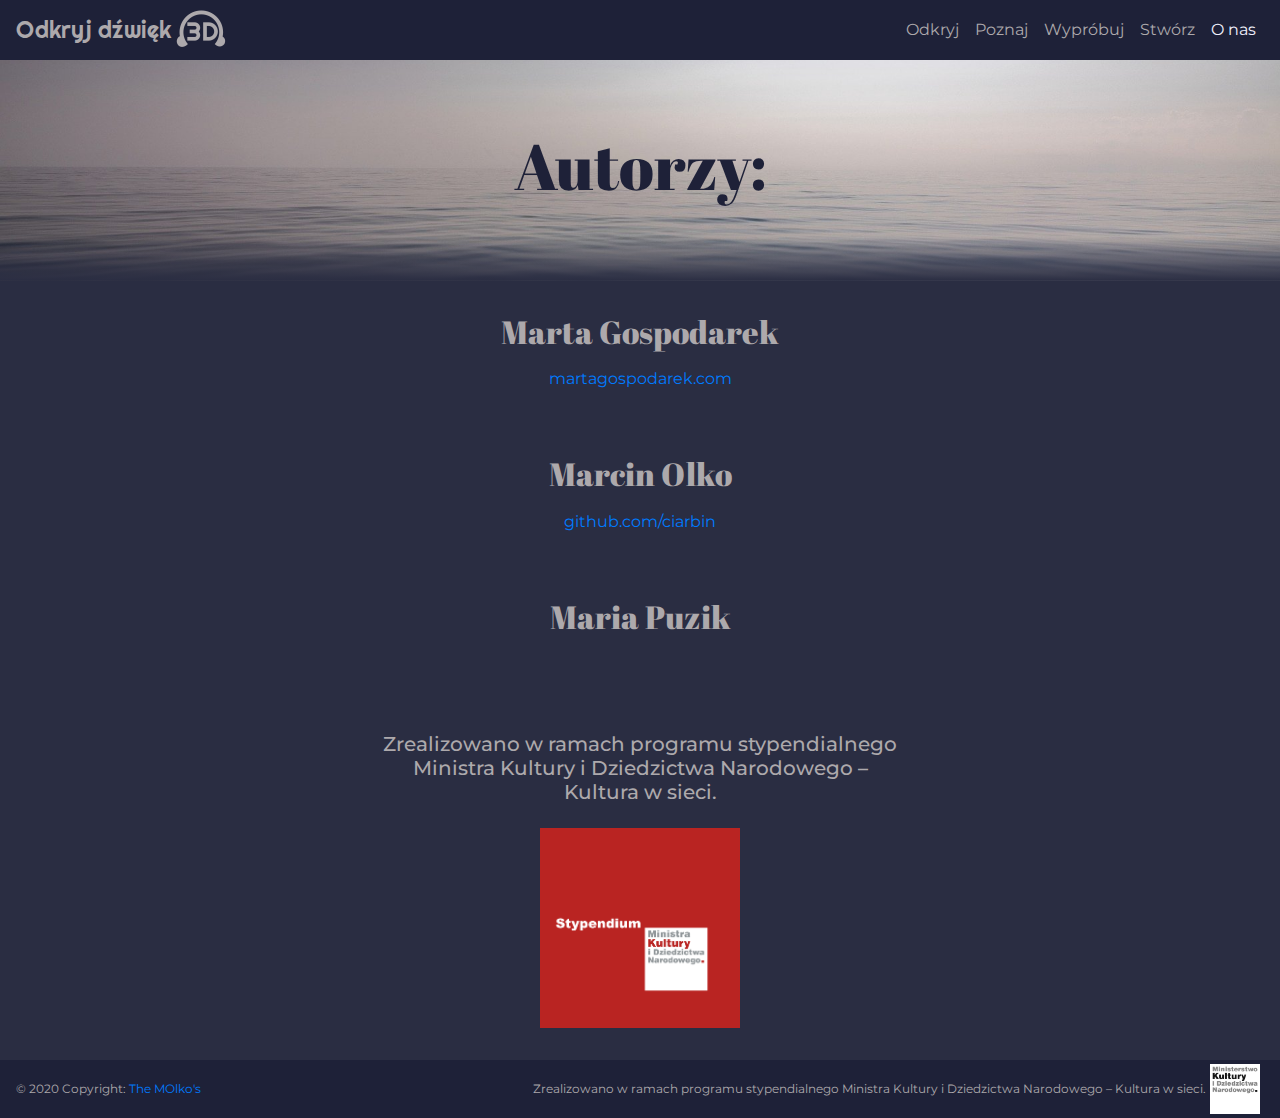
==== about/index.html @ e8f0d8be "Initail commit" ====
<!DOCTYPE html>
<html lang="en">
<head>
  <meta charset="UTF-8">
  <meta name="viewport" content="width=device-width, initial-scale=1.0, shrink-to-fit=no">
  <link rel="icon" href="/favicon.ico"/>
  <link href="https://fonts.googleapis.com/css2?family=Kaushan+Script&display=swap" rel="stylesheet">
  <link href="https://fonts.googleapis.com/css2?family=Abril+Fatface&family=Montserrat&display=swap" rel="stylesheet">
  <link href="https://fonts.googleapis.com/css2?family=Montserrat&display=swap" rel="stylesheet">
  <link href="https://fonts.googleapis.com/css2?family=Righteous&display=swap" rel="stylesheet">
  <link rel="stylesheet" href="/libraries/bootstrap.min.css">
  <link rel="stylesheet" href="/main.css">
  <title>Odkryj dźwięk 3D - O nas</title>
</head>
<body class="bg-second">

  <nav class="navbar sticky-top navbar-expand-md bg-main navbar-dark py-0">

    <a class="navbar-brand align-items-center" href="/">
      <span class="logo-text align-middle txt-light">Odkryj dźwięk</span>
      <img src="/images/logo-light.png" alt="Logo" class="d-inline-block mr-2 mt-0 " width="50" height="50">
    </a>

    <button class="navbar-toggler" type="button" data-toggle="collapse" data-target="#navbarTogglerDemo01" aria-controls="navbarTogglerDemo01" aria-expanded="false" aria-label="Toggle navigation">
      <span class="navbar-toggler-icon"></span>
    </button>

    <div class="collapse navbar-collapse" id="navbarTogglerDemo01">
      <ul class="navbar-nav ml-auto mt-2 mt-md-0">
        <li class="nav-item active">
          <a class="nav-link" href="/">Odkryj</a>
        </li>
        <li class="nav-item">
          <a class="nav-link" href="/learn">Poznaj</a>
        </li>
        <li class="nav-item">
          <a class="nav-link" href="/sandbox">Wypróbuj</a>
        </li>
        <li class="nav-item">
          <a class="nav-link" href="/create">Stwórz</a>
        </li>
        <li class="nav-item">
          <a class="nav-link  disabled" href="/about">O nas<span class="sr-only">(current)</span></a>
        </li>
      </ul>
    </div>

  </nav>

  <div class="background-image">

    <section class="header">
      <div class="content mt-4 mb-5 mt-md-5">
        <h1 class="font-sherrif pb-3 pb-md-0">Autorzy:</h1>
      </div>
    </section>
  
  </div>

  <div class="container">
    <div class="row">
      <div class="col-md-12 p-3 mb-0 d-flex flex-column align-items-center">
        <h2 class="font-sherrif txt-light text-center m-3">
          Marta Gospodarek
        </h2>
        <a href="http://martagospodarek.com" class="text-center mb-5">martagospodarek.com</a>

        <h2 class="font-sherrif txt-light text-center m-3">
          Marcin Olko
        </h2>
        <a href="https://github.com/ciarbin" class="text-center mb-5">github.com/ciarbin</a>

        <h2 class="font-sherrif txt-light text-center m-3 mb-5">
          Maria Puzik
        </h2>

        <span class="txt-light h5 text-center text-md-center mt-5"> Zrealizowano w ramach programu stypendialnego<br>
        Ministra Kultury i Dziedzictwa Narodowego – <br>Kultura w sieci.</span>
        <img src="/images/stypendium.png" alt="Logo Ministerstwa Kultury i Dziedzictwa Narodowego"
        style="width:200px; height: auto" class="m-3">

      </div>
    </div>
  </div>  

  <footer class="bg-main footer d-flex justify-content-between align-items-center px-3">
    <div class="footer-copyright text-center txt-light txt-footer">© 2020 Copyright:
      <a href="https://www.youtube.com/watch?v=dQw4w9WgXcQ"> The MOlko's</a>
    </div>

    <div class="text-right txt-footer d-flex flex-row align-items-center">
      <span class="txt-light d-none d-md-inline-block">Zrealizowano w ramach programu stypendialnego 
      Ministra Kultury i Dziedzictwa Narodowego – Kultura w sieci.</span>
      <img src="/images/mkidn_greyscale.jpg" class="logo-ministerstwa m-1" alt="Logo Ministerstwa Kultury i Dziedzictwa Narodowego">
    </div>
  </footer>

  <script src="/libraries/jquery-3.5.1.slim.min.js"></script>
  <script src="/libraries/popper.min.js"></script>
  <script src="/libraries/bootstrap.min.js"></script>
  <script src="/libraries/three.min.js"></script>
  <script src="/libraries/GLTFLoader.js"></script>
  <script src="/app.js"></script>
</body>
</html>
---- main.css ----
* {
    box-sizing: border-box;
    font-family: 'Montserrat', sans-serif;
    color: #1e2138;
}

.font-sherrif {
    font-family: 'Abril Fatface', cursive;
}

.txt-light {
    color: #ada9ac;
}

.txt-dark {
    color: #1e2138;
}

p {
    font-size: 16px;
}

ul {
    list-style: none;
}

.logo-text {
    font-size: 23px;
    font-family: 'Righteous', cursive;
}

.nav-link {
    font-size: 16px;
    color: #ada9ac !important;
}

.nav-link.disabled {
    color: #f1f1fd !important;
}

.bg-main {
    background-color: #1e2138;
}

.bg-second {
    background-color: #2a2d42;
}

.background-image {
    background: linear-gradient( rgba(0, 0, 0, 0) 80%, rgba(42, 45, 66, 1)), url("./images/sea-3652697_1920.jpg");
    background-position: center;
    background-repeat: no-repeat;
    background-size: cover;
}

section.header {
    width: 100%;
    display: flex;
    justify-content: center;
    align-items: center;
    padding: 20px;
}

section .content h1{
    text-align: center;
    font-size: 4rem;
}

.canvas-container {
    position: relative;
    display: flex;
}

.start.btn {
    background-color: rgba(250, 250, 250, 0.5);
    width: 100%;
    height: 330px;
    z-index: 2;
    transition: 0.3s;
}
.start.btn.hidden {
    opacity: 0;
}

.canvas-holder {
    z-index: 1;
    position: absolute;
    top: 0;
    left: 0;
    width: 100%;
    height: 100%;
    display: flex;
    align-items: center;
    justify-content: center;
}

.canvas-bg-container {
    position: absolute;
    width: 100%;
    height: 100%;
    padding-left: 18px;
    padding-right: 18px;
    padding-top: 3px;
    padding-bottom: 3px;
    z-index: 0;
}

.canvas-bg-container div {
    width: 100%;
    height: 100%;
    background-color: rgba(42, 45, 66, 0.5);
    z-index: 0;
}

.sticky-footer {
    position: absolute;
    bottom: 0px;
    width: 100%;
}

.txt-footer {
    font-size: 12px;
}

.logo-ministerstwa {
    height: 50px;
    width: auto;
}

h3 {
    font-size: 1.4rem;
}

@media (min-width: 768px) { 
    .txt-md-light {
        color: #ada9ac;
    }
    
    .txt-md-dark {
        color: #1e2138;
    }

    p {
        font-size: 20px;
    }

    h3 {
        font-size: 1.75rem;
    }
 }
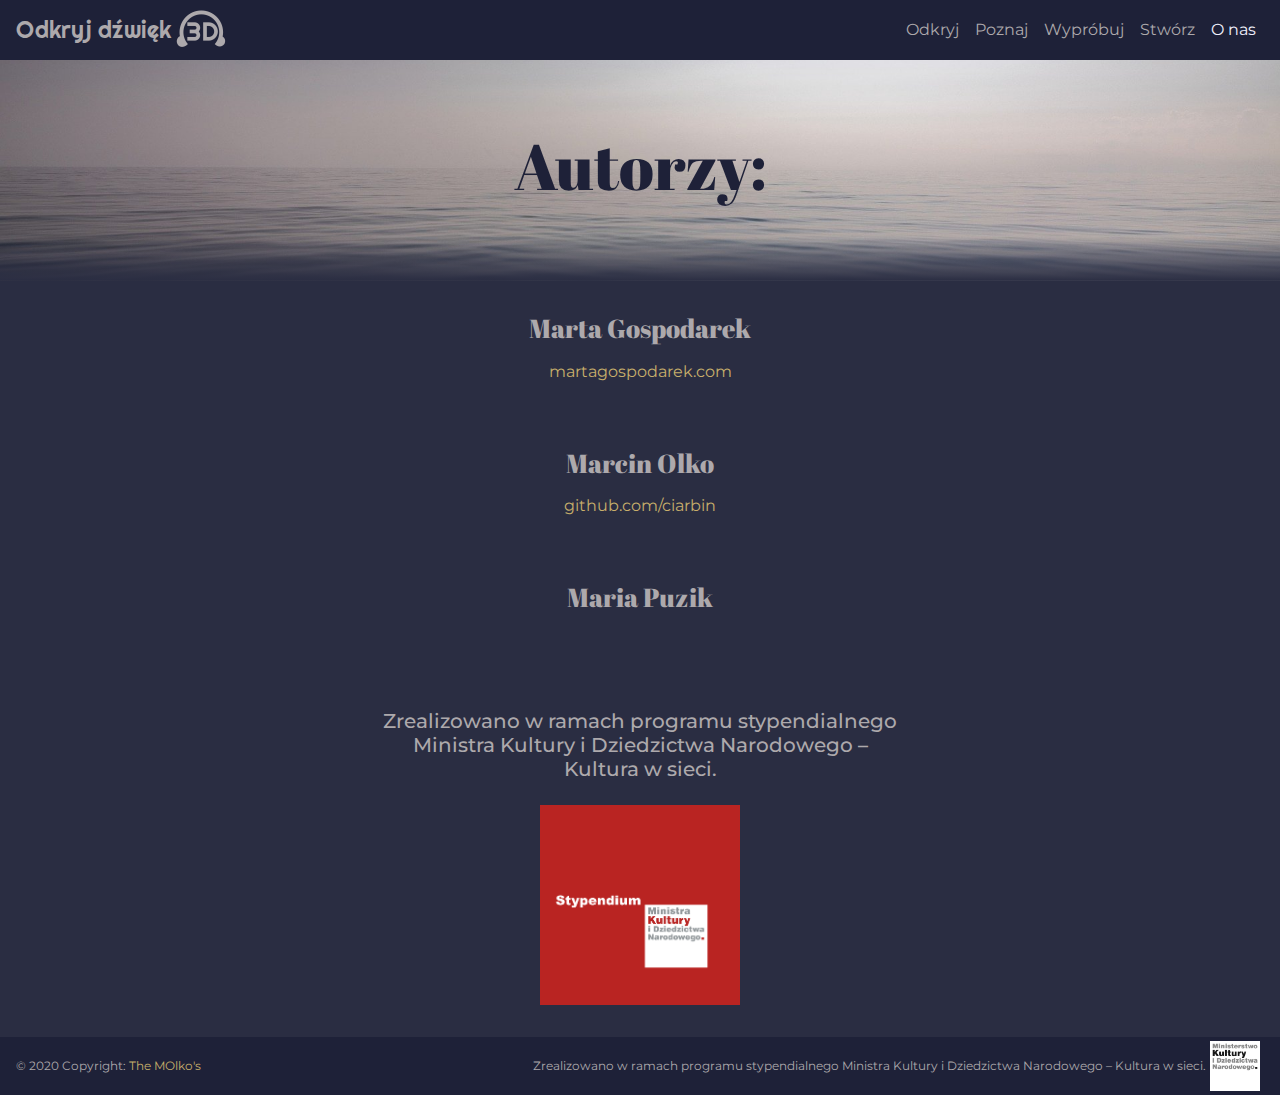
==== commit 6262f723: "Improved appearance and tried to fix error on Safari" ====
--- a/about/index.html
+++ b/about/index.html
@@ -47,7 +47,7 @@
 
   </nav>
 
-  <div class="background-image">
+  <div class="background-image-header">
 
     <section class="header">
       <div class="content mt-4 mb-5 mt-md-5">
@@ -85,7 +85,7 @@
 
   <footer class="bg-main footer d-flex justify-content-between align-items-center px-3">
     <div class="footer-copyright text-center txt-light txt-footer">© 2020 Copyright:
-      <a href="https://www.youtube.com/watch?v=dQw4w9WgXcQ"> The MOlko's</a>
+      <a href="/about"> The MOlko's</a>
     </div>
 
     <div class="text-right txt-footer d-flex flex-row align-items-center">
--- a/main.css
+++ b/main.css
@@ -4,6 +4,10 @@
     color: #1e2138;
 }
 
+html {
+    font-size: 14px;
+}
+
 .font-sherrif {
     font-family: 'Abril Fatface', cursive;
 }
@@ -17,11 +21,15 @@
 }
 
 p {
-    font-size: 16px;
+    font-size: 1.2rem;
 }
 
 ul {
     list-style: none;
+}
+
+.continue-link {
+    font-size: 1.3rem;
 }
 
 .logo-text {
@@ -53,6 +61,13 @@
     background-size: cover;
 }
 
+.background-image-header {
+    background: linear-gradient( rgba(0, 0, 0, 0) 80%, rgba(42, 45, 66, 1)), url("./images/sea-3652697_1920.jpg");
+    background-position: center;
+    background-repeat: no-repeat;
+    background-size: 150%;
+}
+
 section.header {
     width: 100%;
     display: flex;
@@ -61,14 +76,10 @@
     padding: 20px;
 }
 
-section .content h1{
-    text-align: center;
-    font-size: 4rem;
-}
-
 .canvas-container {
     position: relative;
     display: flex;
+    z-index: 2;
 }
 
 .start.btn {
@@ -83,7 +94,6 @@
 }
 
 .canvas-holder {
-    z-index: 1;
     position: absolute;
     top: 0;
     left: 0;
@@ -127,8 +137,38 @@
     width: auto;
 }
 
+h1{
+    text-align: center;
+    font-size: 4rem;
+}
+
+h2 {
+    font-size: 1.6rem;
+}
+
 h3 {
     font-size: 1.4rem;
+}
+
+h4 {
+    font-size: 1.2rem;
+}
+
+a {
+    color: #c7af6b  ;
+}
+
+a:hover {
+    text-decoration: underline;
+    color: #c7af6b  ;
+}
+
+.gradient {
+    position: absolute;
+    top: 50%;
+    left: 50%;
+    transform: translate(-50%,-50%);
+    z-index: 1;
 }
 
 @media (min-width: 768px) { 
@@ -140,11 +180,27 @@
         color: #1e2138;
     }
 
+    html {
+        font-size: 16px;
+    }
+
+    .background-image-header {
+        background-size: cover;
+    }
+/*
     p {
-        font-size: 20px;
+        font-size: 1.2rem;
+    }
+
+    h2 {
+        font-size: 2.2rem;
     }
 
     h3 {
         font-size: 1.75rem;
     }
+
+    h4 {
+        font-size: 1.3rem;
+    }*/
  }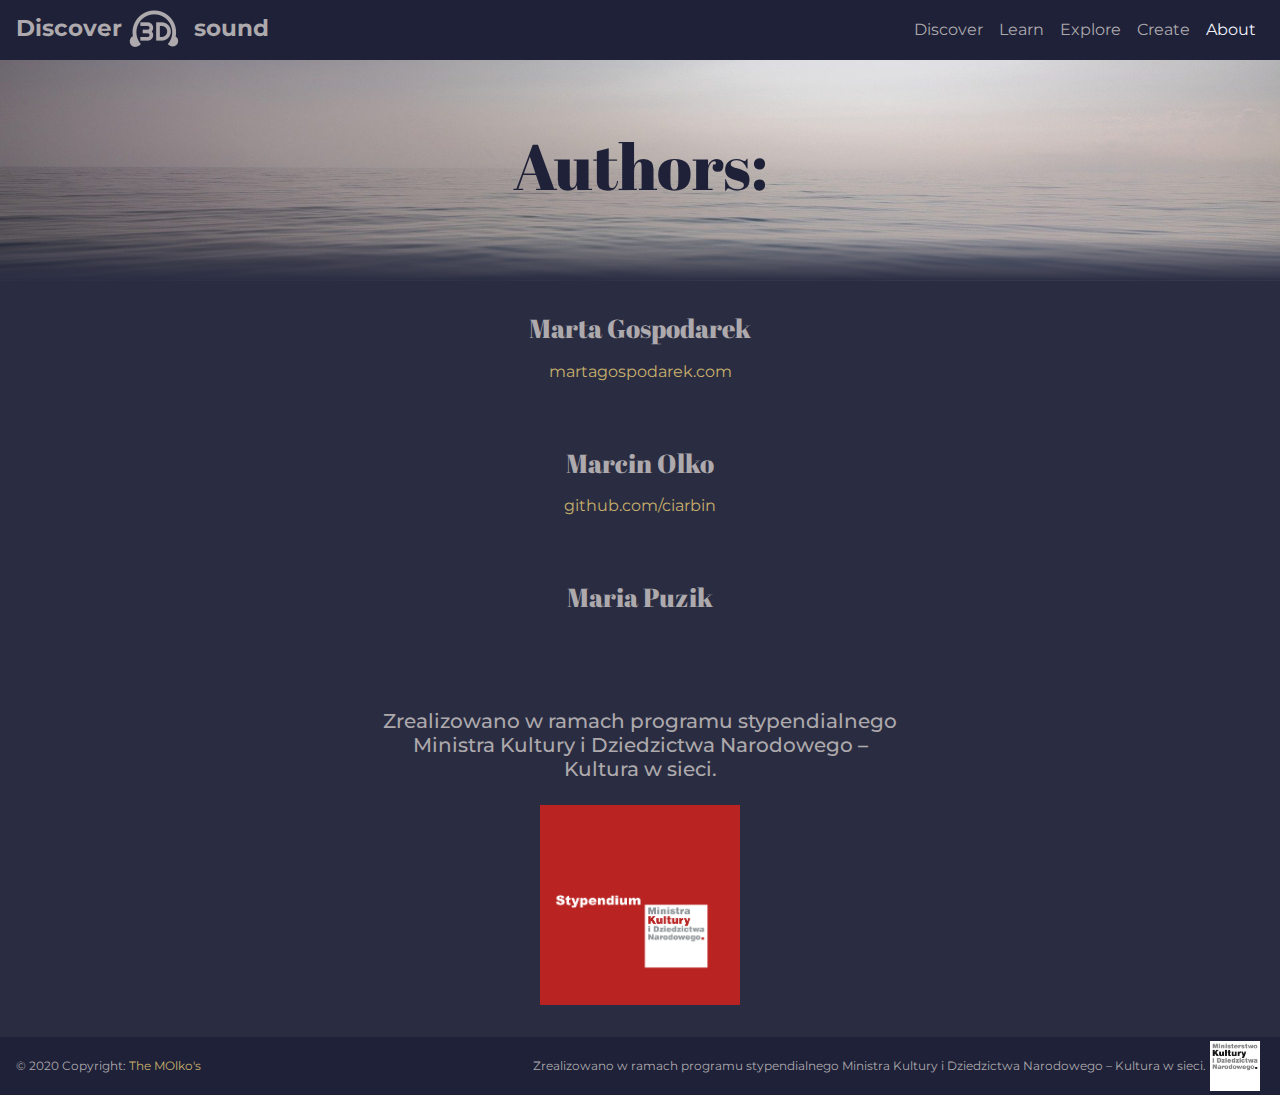
==== commit d3abbe93: "Translated to en" ====
--- a/about/index.html
+++ b/about/index.html
@@ -1,5 +1,5 @@
 <!DOCTYPE html>
-<html lang="en">
+<html lang="en" class="h-100">
 <head>
   <meta charset="UTF-8">
   <meta name="viewport" content="width=device-width, initial-scale=1.0, shrink-to-fit=no">
@@ -10,15 +10,15 @@
   <link href="https://fonts.googleapis.com/css2?family=Righteous&display=swap" rel="stylesheet">
   <link rel="stylesheet" href="/libraries/bootstrap.min.css">
   <link rel="stylesheet" href="/main.css">
-  <title>Odkryj dźwięk 3D - O nas</title>
+  <title>Discover 3D Sound - About</title>
 </head>
 <body class="bg-second">
 
   <nav class="navbar sticky-top navbar-expand-md bg-main navbar-dark py-0">
 
     <a class="navbar-brand align-items-center" href="/">
-      <span class="logo-text align-middle txt-light">Odkryj dźwięk</span>
-      <img src="/images/logo-light.png" alt="Logo" class="d-inline-block mr-2 mt-0 " width="50" height="50">
+      <span class="logo-text align-middle txt-light">Discover <img src="/images/logo-light.png" alt="Logo" class="d-inline-block mr-2 mt-0 " width="50" height="50"> sound</span>
+      
     </a>
 
     <button class="navbar-toggler" type="button" data-toggle="collapse" data-target="#navbarTogglerDemo01" aria-controls="navbarTogglerDemo01" aria-expanded="false" aria-label="Toggle navigation">
@@ -28,19 +28,19 @@
     <div class="collapse navbar-collapse" id="navbarTogglerDemo01">
       <ul class="navbar-nav ml-auto mt-2 mt-md-0">
         <li class="nav-item active">
-          <a class="nav-link" href="/">Odkryj</a>
+          <a class="nav-link" href="/">Discover</a>
         </li>
         <li class="nav-item">
-          <a class="nav-link" href="/learn">Poznaj</a>
+          <a class="nav-link" href="/learn">Learn</a>
         </li>
         <li class="nav-item">
-          <a class="nav-link" href="/sandbox">Wypróbuj</a>
+          <a class="nav-link" href="/sandbox">Explore</a>
         </li>
         <li class="nav-item">
-          <a class="nav-link" href="/create">Stwórz</a>
+          <a class="nav-link" href="/create">Create</a>
         </li>
         <li class="nav-item">
-          <a class="nav-link  disabled" href="/about">O nas<span class="sr-only">(current)</span></a>
+          <a class="nav-link  disabled" href="/about">About<span class="sr-only">(current)</span></a>
         </li>
       </ul>
     </div>
@@ -51,13 +51,13 @@
 
     <section class="header">
       <div class="content mt-4 mb-5 mt-md-5">
-        <h1 class="font-sherrif pb-3 pb-md-0">Autorzy:</h1>
+        <h1 class="font-sherrif pb-3 pb-md-0">Authors:</h1>
       </div>
     </section>
   
   </div>
 
-  <div class="container">
+  <div class="container flex-shrink-0">
     <div class="row">
       <div class="col-md-12 p-3 mb-0 d-flex flex-column align-items-center">
         <h2 class="font-sherrif txt-light text-center m-3">
@@ -83,7 +83,7 @@
     </div>
   </div>  
 
-  <footer class="bg-main footer d-flex justify-content-between align-items-center px-3">
+  <footer class="bg-main footer d-flex justify-content-between align-items-center px-3 mt-auto">
     <div class="footer-copyright text-center txt-light txt-footer">© 2020 Copyright:
       <a href="/about"> The MOlko's</a>
     </div>
--- a/main.css
+++ b/main.css
@@ -34,7 +34,8 @@
 
 .logo-text {
     font-size: 23px;
-    font-family: 'Righteous', cursive;
+    font-family: 'Montserrat', cursive;
+    font-weight: bold;
 }
 
 .nav-link {
@@ -91,6 +92,10 @@
 }
 .start.btn.hidden {
     opacity: 0;
+}
+
+.start-triangle {
+    transform: translate(17%);
 }
 
 .canvas-holder {
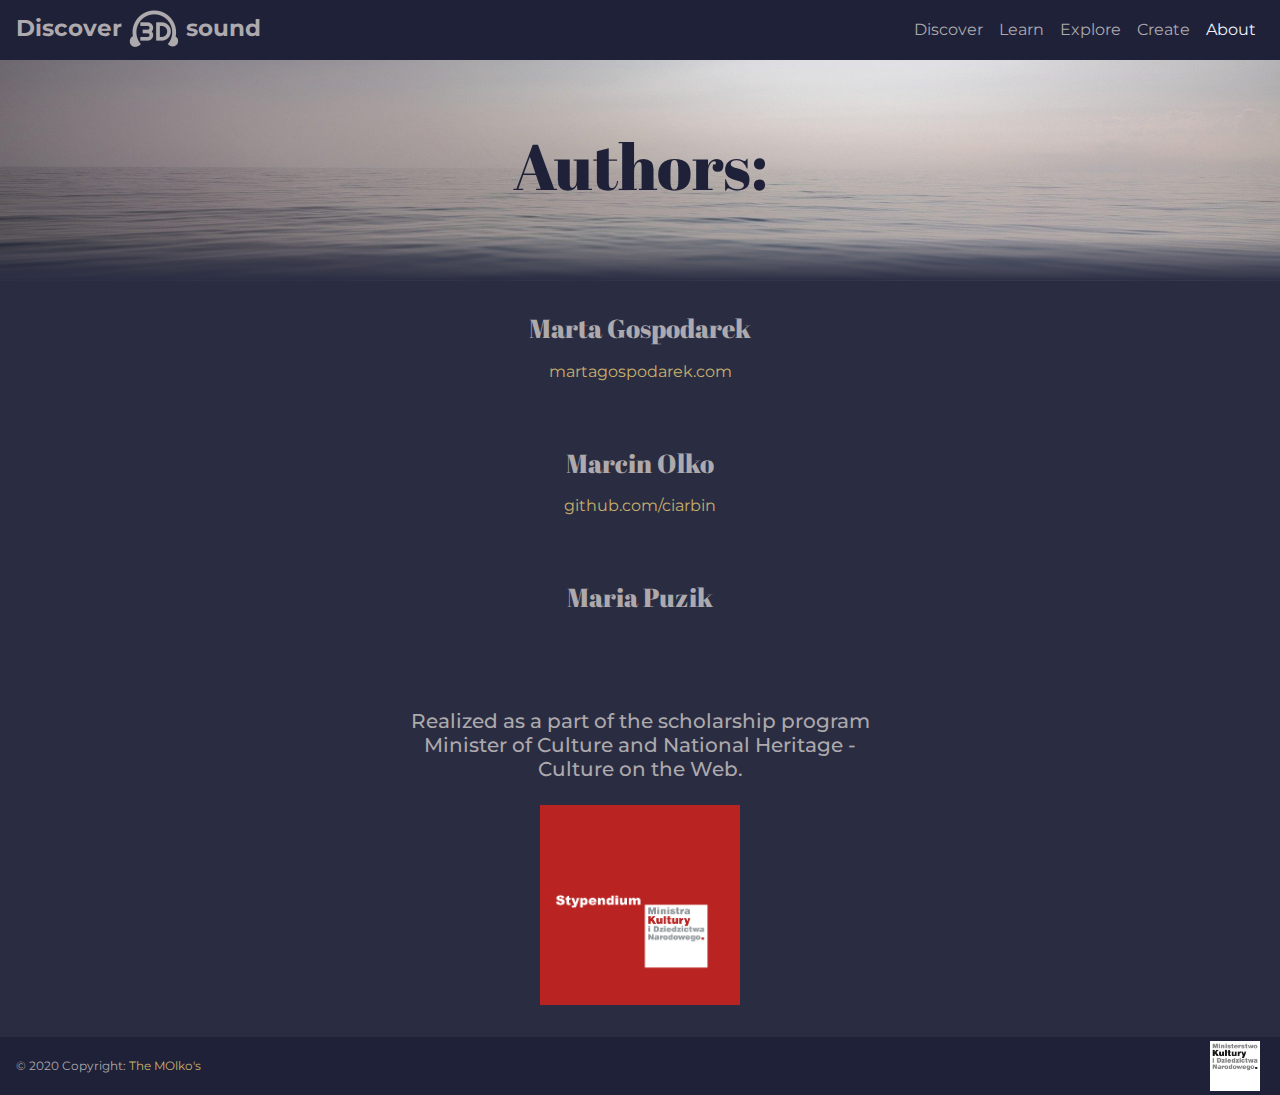
==== commit c3928fda: "Stylistic changes" ====
--- a/about/index.html
+++ b/about/index.html
@@ -17,7 +17,7 @@
   <nav class="navbar sticky-top navbar-expand-md bg-main navbar-dark py-0">
 
     <a class="navbar-brand align-items-center" href="/">
-      <span class="logo-text align-middle txt-light">Discover <img src="/images/logo-light.png" alt="Logo" class="d-inline-block mr-2 mt-0 " width="50" height="50"> sound</span>
+      <span class="logo-text align-middle txt-light">Discover <img src="/images/logo-light.png" alt="Logo" class="d-inline-block mt-0 " width="50" height="50"> sound</span>
       
     </a>
 
@@ -74,8 +74,9 @@
           Maria Puzik
         </h2>
 
-        <span class="txt-light h5 text-center text-md-center mt-5"> Zrealizowano w ramach programu stypendialnego<br>
-        Ministra Kultury i Dziedzictwa Narodowego – <br>Kultura w sieci.</span>
+        <span class="txt-light h5 text-center text-md-center mt-5"> Realized as a part of the scholarship program<br>
+          Minister of Culture and National Heritage -
+          <br>Culture on the Web.</span>
         <img src="/images/stypendium.png" alt="Logo Ministerstwa Kultury i Dziedzictwa Narodowego"
         style="width:200px; height: auto" class="m-3">
 
@@ -89,8 +90,6 @@
     </div>
 
     <div class="text-right txt-footer d-flex flex-row align-items-center">
-      <span class="txt-light d-none d-md-inline-block">Zrealizowano w ramach programu stypendialnego 
-      Ministra Kultury i Dziedzictwa Narodowego – Kultura w sieci.</span>
       <img src="/images/mkidn_greyscale.jpg" class="logo-ministerstwa m-1" alt="Logo Ministerstwa Kultury i Dziedzictwa Narodowego">
     </div>
   </footer>
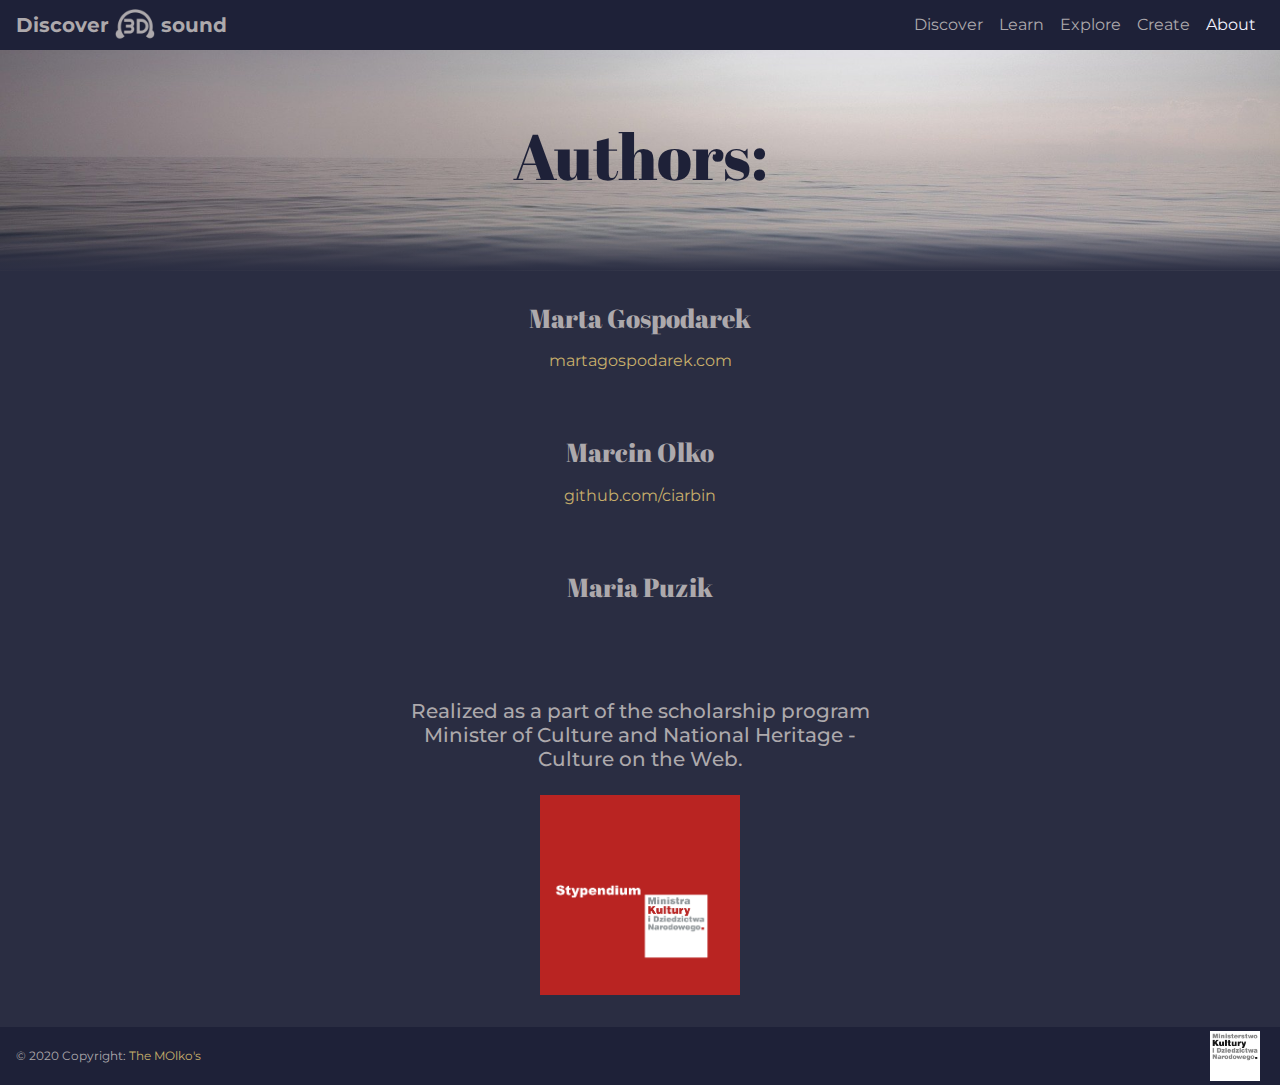
==== commit a699a245: "Changed logo" ====
--- a/about/index.html
+++ b/about/index.html
@@ -16,8 +16,8 @@
 
   <nav class="navbar sticky-top navbar-expand-md bg-main navbar-dark py-0">
 
-    <a class="navbar-brand align-items-center" href="/">
-      <span class="logo-text align-middle txt-light">Discover <img src="/images/logo-light.png" alt="Logo" class="d-inline-block mt-0 " width="50" height="50"> sound</span>
+    <a class="navbar-brand align-items-center pt-2" href="/">
+      <span class="logo-text align-middle txt-light">Discover <img src="/images/logo-light.png" alt="Logo" class="d-inline-block" style="margin-top: -0.2rem" width="40" height="40"> sound</span>
       
     </a>
 
--- a/main.css
+++ b/main.css
@@ -33,7 +33,7 @@
 }
 
 .logo-text {
-    font-size: 23px;
+    font-size: 20px;
     font-family: 'Montserrat', cursive;
     font-weight: bold;
 }
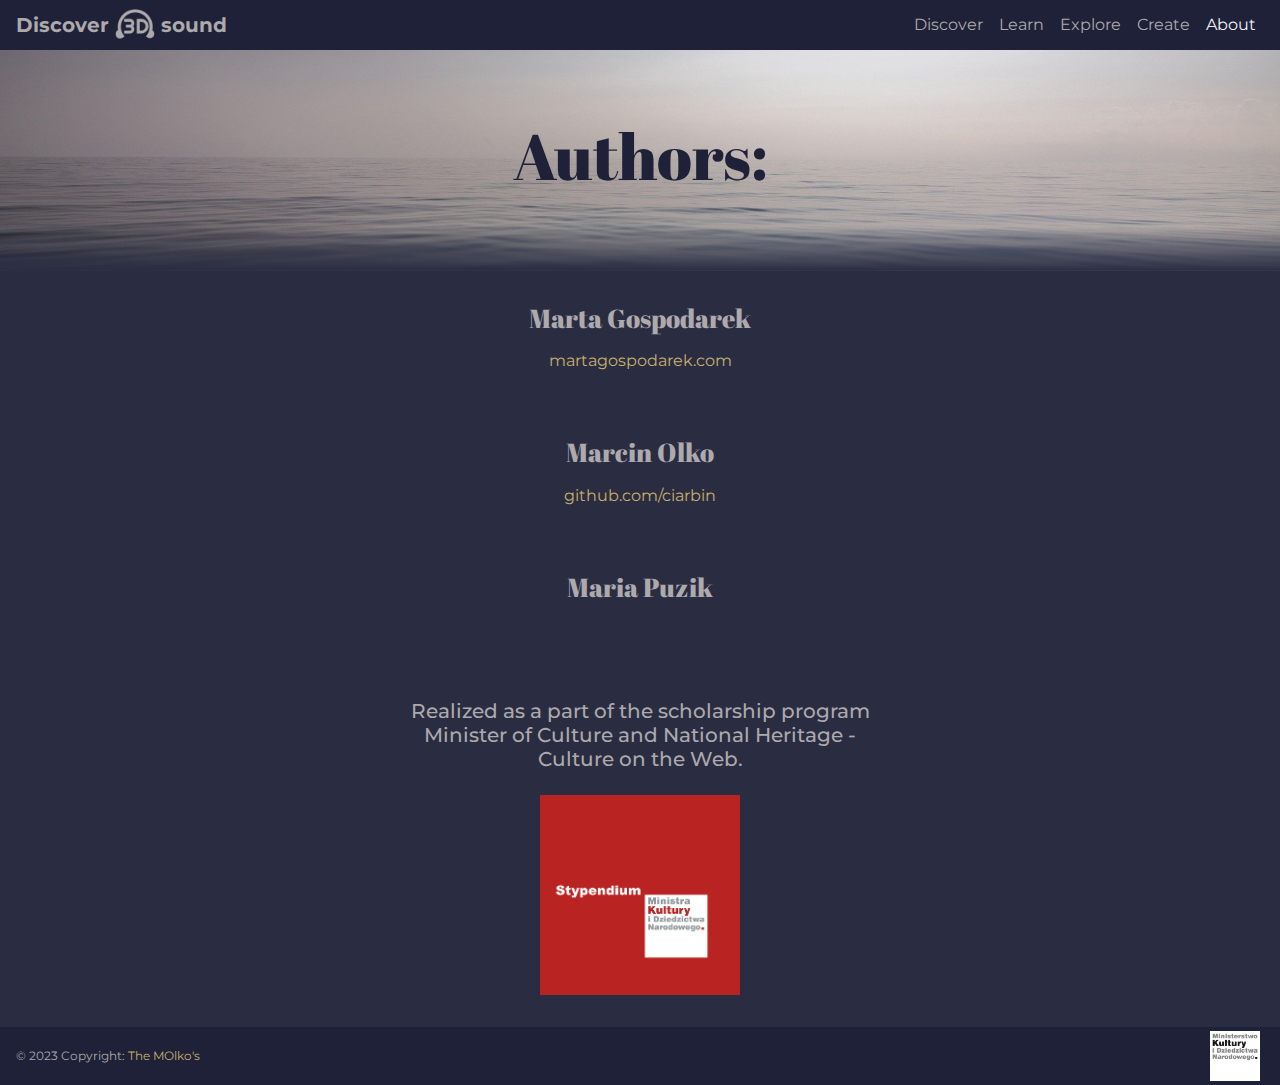
==== commit 143c83c8: "Updated copyright year" ====
--- a/about/index.html
+++ b/about/index.html
@@ -85,7 +85,7 @@
   </div>  
 
   <footer class="bg-main footer d-flex justify-content-between align-items-center px-3 mt-auto">
-    <div class="footer-copyright text-center txt-light txt-footer">© 2020 Copyright:
+    <div class="footer-copyright text-center txt-light txt-footer">© 2023 Copyright:
       <a href="/about"> The MOlko's</a>
     </div>
 
